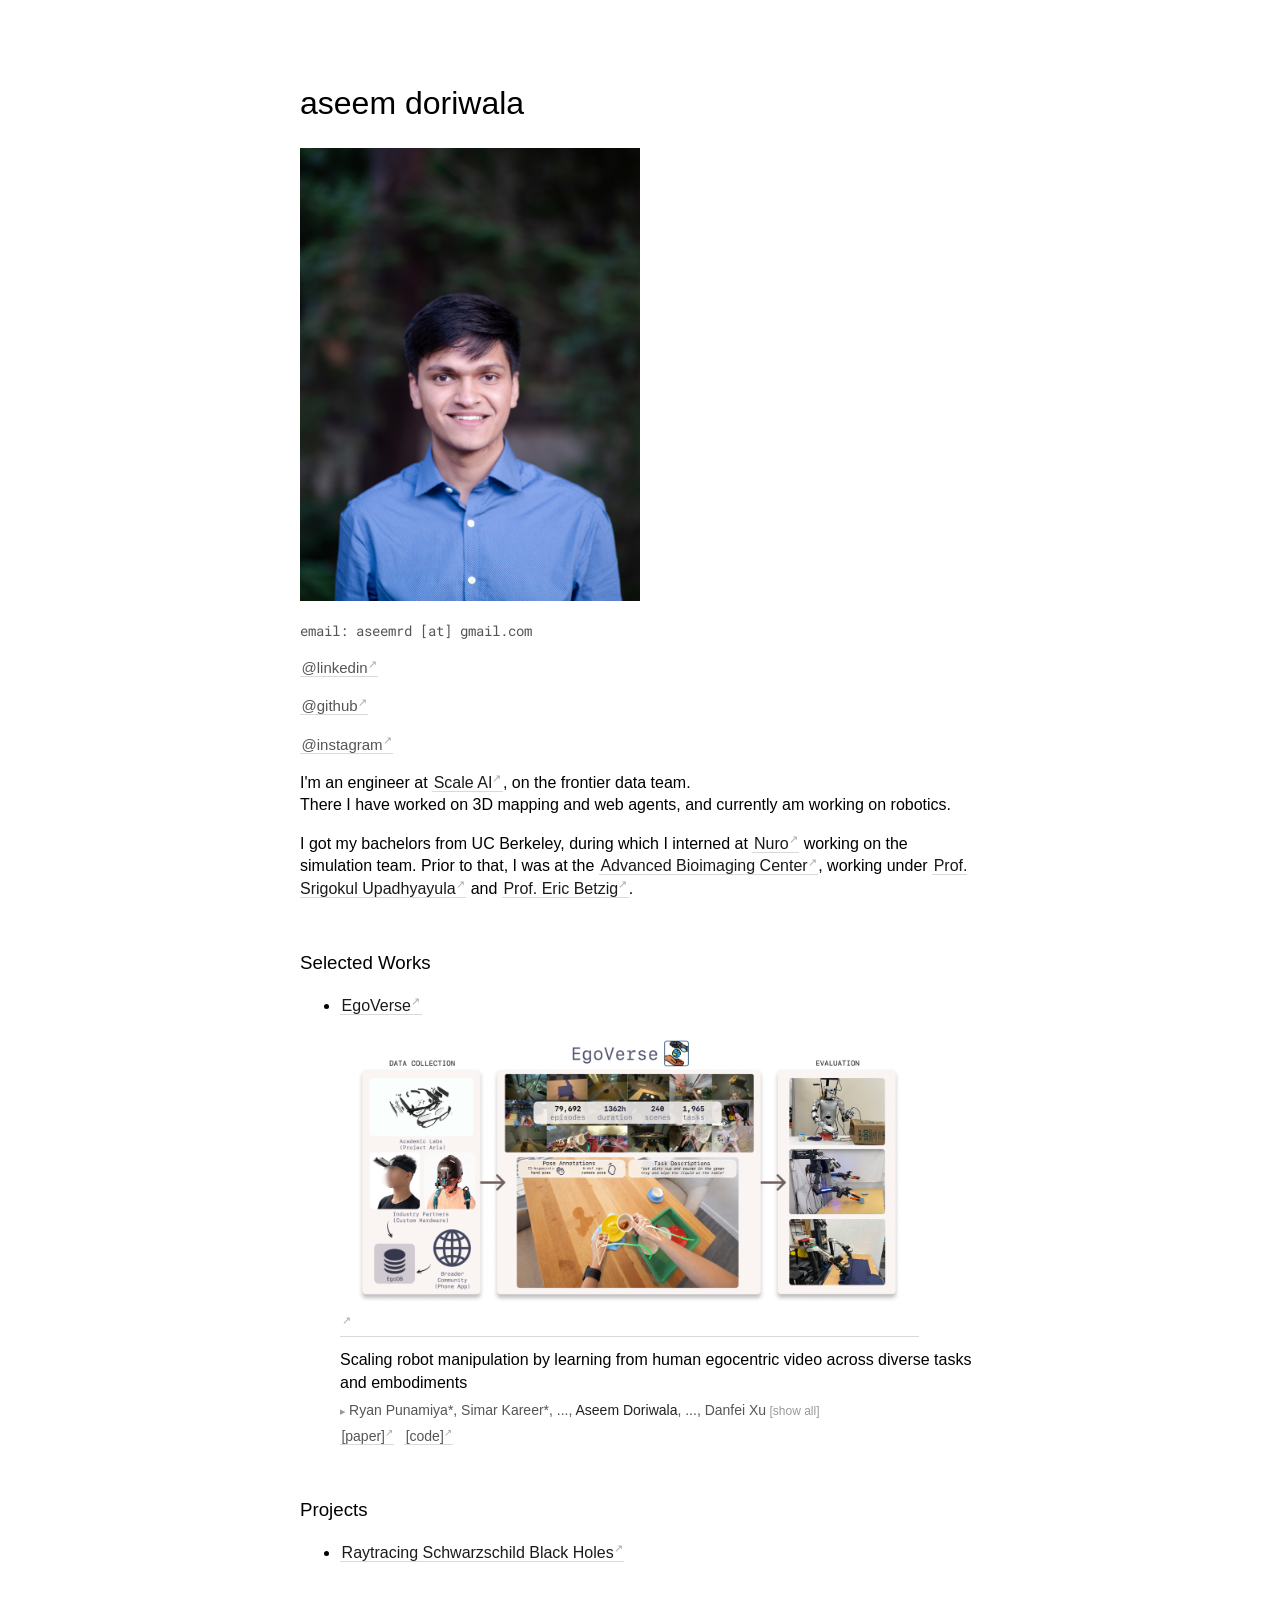
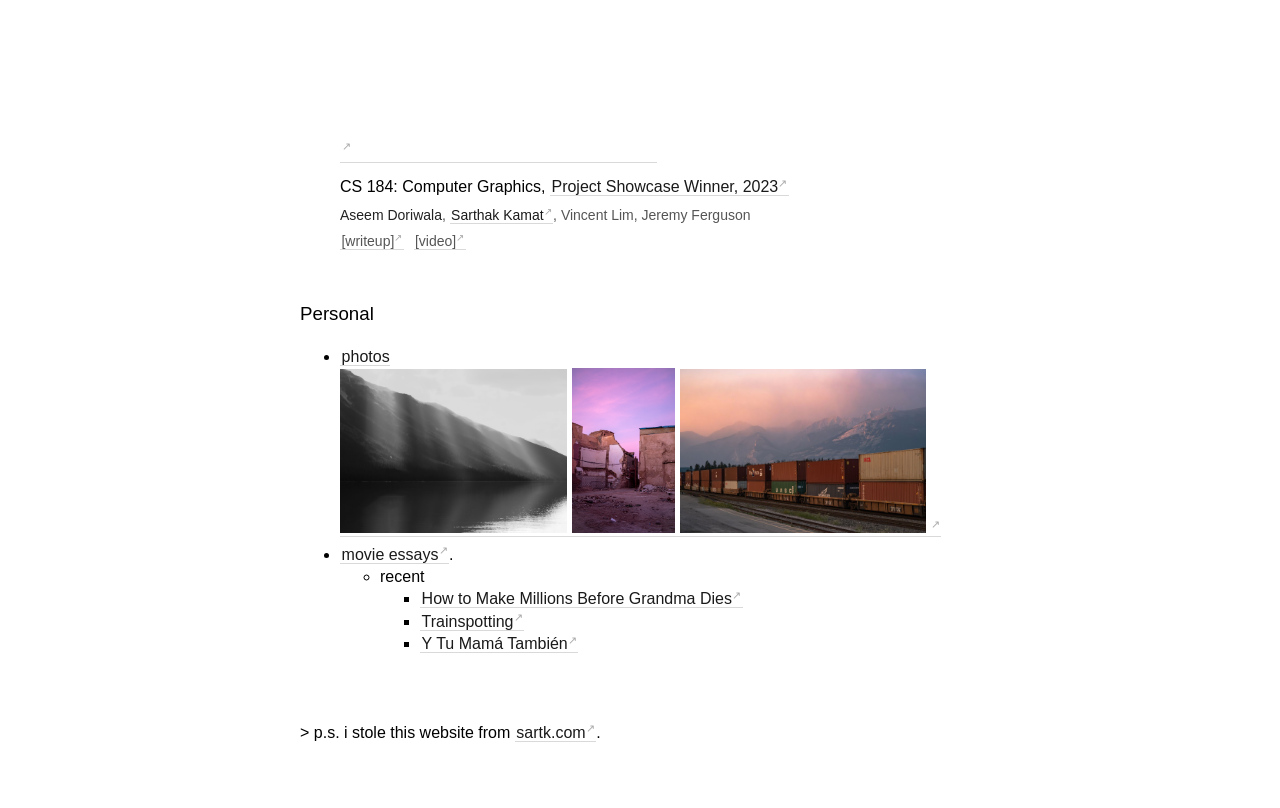
==== index.html @ a3785377 "egoVerse" ====
<!DOCTYPE html>
<html lang="en">

<head>
    <meta charset="UTF-8">
    <meta name="viewport" content="width=device-width, initial-scale=1.0">
    <link href="https://fonts.googleapis.com/css2?family=Roboto+Mono:wght@400;700&display=swap" rel="stylesheet">
    <link rel="stylesheet" href="style.css">
    <title>aseemrd</title>
</head>

<body>
    <div id="maincontent">
        <h1>aseem doriwala</h1>
        <div>
            <img width="50%" src="assets/bust2.jpeg" alt="Profile Picture">
        </div>
        <p class="email">email: aseemrd [at] gmail.com</p>
        <p class="profile-link"><a href="https://www.linkedin.com/in/aseemrd/" target="_blank" rel="noopener noreferrer"
                style="font-size: 15px; color: #555;">@linkedin</a></p>
        <p class="profile-link"><a href="https://github.com/aseemrd" target="_blank" rel="noopener noreferrer"
                style="font-size: 15px; color: #555;">@github</a></p>
        <p class="profile-link"><a href="https://www.instagram.com/aseemrd/" target="_blank" rel="noopener noreferrer"
                style="font-size: 15px; color: #555;">@instagram</a></p>
        <p>I'm an engineer at <a target="_blank" href="https://www.scale.ai"> Scale AI</a>, on the frontier data
            team.<br>There I have worked on 3D mapping and web agents, and currently am working on robotics.</p>
        <p>I got my bachelors from UC Berkeley, during which I interned at <a target="_blank"
                href="https://www.nuro.ai/">Nuro</a> working on the simulation team. Prior to that, I was at the <a
                target="_blank" href="https://www.abc.berkeley.edu/">Advanced Bioimaging Center</a>, working under <a
                target="_blank" href="https://mcb.berkeley.edu/faculty/cdb/upadhyayulas">Prof. Srigokul Upadhyayula</a>
            and <a target="_blank" href="https://physics.berkeley.edu/people/faculty/eric-betzig">Prof. Eric Betzig</a>.
        </p>

        <h3>Selected Works</h3>
        <ul>
            <li>
                <p>
                <div class="title"><a target="_blank" href="https://egoverse.ai/">EgoVerse</a></div>
                <div class="allegroupper">
                    <a href="https://egoverse.ai/" target="_blank" rel="noopener noreferrer"
                        style="display:inline-block;max-width:90%;">
                        <img src="assets/egoVerse.png" alt="EgoVerse" style="width:100%;height:auto;">
                    </a>
                </div>
                <div class="subtitle">Scaling robot manipulation by learning from human egocentric video across diverse tasks and embodiments</div>
                <div class="authors">
                    <details>
                        <summary>Ryan Punamiya*, Simar Kareer*, ..., <span class="self-author">Aseem Doriwala</span>, ..., Danfei Xu</summary>
                        <span>Ryan Punamiya*, Simar Kareer*, Zeyi Liu, Josh Citron, Ri-Zhao Qiu, Xiongyi Cai, Alexey Gavryushin, Jiaqi Chen, Davide Liconti, Lawrence Y. Zhu, Patcharapong Aphiwetsa, Baoyu Li, Aniketh Cheluva, Pranav Kuppili, Yangcen Liu, Dhruv Patel, Aidan Gao, Hye-Young Chung, Ryan Co, Renee Zbizika, Jeff Liu, Xiaomeng Xu, Haoyu Xiong, Geng Chen, Sebastiano Oliani, Chenyu Yang, Xi Wang, James Fort, Richard Newcombe, Josh Gao, Jason Chong, Garrett Matsuda, <span class="self-author">Aseem Doriwala</span>, Marc Pollefeys, Robert Katzschmann, Xiaolong Wang, Shuran Song, Judy Hoffman, Danfei Xu</span>
                    </details>
                </div>
                <div class="paper-link"><a target="_blank" href="https://egoverse.ai/assets/pdf/EgoVerse.pdf">[paper]</a> <a target="_blank" href="https://github.com/GaTech-RL2/EgoVerse">[code]</a></div>
                </p>
            </li>
        </ul>

        <h3>Projects</h3>
        <ul>
            <li>
                <p>
                <div class="title"><a target="_blank"
                        href="https://sites.google.com/berkeley.edu/cs184-final-project-final-repo/home">Raytracing
                        Schwarzschild Black Holes</a></div>
                <div class="allegroupper">
                    <a href="https://youtu.be/vM0yKoRpfo8" target="_blank" rel="noopener noreferrer"
                        style="display:inline-block;max-width:90%;">
                        <video autoplay muted playsinline loop preload="metadata" style="width:100%;height:auto;">
                            <source src="assets/gargantua.mp4" type="video/mp4">
                        </video>
                    </a>
                </div>
                <div class="subtitle">CS 184: Computer Graphics, <a target="_blank"
                        href="https://cs184.eecs.berkeley.edu/sp23/docs/final_showcase">Project Showcase Winner,
                        2023</a></div>
                <div class="authors"><span class="self-author">Aseem Doriwala</span>, <a target="_blank" href="https://www.sartk.com/">Sarthak Kamat</a>, Vincent Lim,
                    Jeremy Ferguson</div>
                <div class="paper-link"><a target="_blank" href="https://sites.google.com/berkeley.edu/cs184-final-project-final-repo/home">[writeup]</a> <a target="_blank" href="https://youtu.be/vM0yKoRpfo8">[video]</a></div>
                </p>
            </li>
        </ul>

        <h3>Personal</h3>
        <ul class="misc-list">
            <li>
                <p>
                    <a href="https://aseem.gallery" target="_blank" rel="noopener noreferrer" style="max-width:100%;">
                        photos
                        <br>
                        <img width="35.5%" src="assets/photos/alberta1.jpg" alt="alberta">
                        <img width="16.2%" src="assets/photos/maroc1.jpg" alt="morocco">
                        <img width="38.5%" src="assets/photos/alberta2.jpg" alt="alberta">
                    </a>
                </p>
            </li>
            <li>
                <a href="movies.html">movie essays</a>.
                <ul class="recent-essay-list">
                    <li>recent
                        <ul>
                            <li><a href="movies/how-to-make-millions-before-grandma-dies.html">How to Make Millions
                                    Before Grandma Dies</a></li>
                            <li><a href="movies/trainspotting.html">Trainspotting</a></li>
                            <li><a href="movies/y-tu-mama-tambien.html">Y Tu Mamá También</a></li>
                        </ul>
                    </li>
                </ul>
            </li>
        </ul>
        <p style="margin-top: 66px;">&gt; p.s. i stole this website from <a href=https://www.sartk.com />sartk.com</a>.</p>
    </div>
</body>

</html>
---- style.css ----
body {
  font-family: -apple-system, BlinkMacSystemFont, Segoe UI, Helvetica, Arial,
    sans-serif, Apple Color Emoji, Segoe UI Emoji, Segoe UI Symbol;
  line-height: 1.4;
  font-size: 16px;
  padding: 0 10px;
  margin: 50px auto;
  max-width: 700px;
  background: #fff;
}
.email {
  font-family: Roboto Mono;
  font-size: 14px;
  margin-bottom: 16px;
  color: #555;
}
a {
  transition: background 300ms;
  padding: 0 0.1em;
  text-decoration: none;
  border-bottom: 1px solid hsl(0, 0%, 85%);
  color: hsl(0, 0%, 10%);
}
a:hover {
  color: black !important;
  background: #fffaf1;
}
a:after {
  position: relative;
  top: -0.5em;
  font-size: 0.7em;
  content: "↗";
  color: #aaaaaa;
}
a.internal-link:after,
a.footnote:after,
a.reversefootnote:after {
  content: "";
}
div.title {
  font-weight: 500;
}
div.subtitle {
  margin-bottom: 6px;
}
.allegroupper {
  margin-top: 2%;
  margin-bottom: 2%;
  display: flex;
  flex-wrap: wrap;
}
.allegroupper > video {
  max-width: 90%;
  max-height: 90%;
  margin: 1%;
}
img {
  max-width: 100%;
  height: auto;
}
#maincontent {
  max-width: 100%;
  margin: 15px auto;
  padding: 10px;
}
@media (max-width: 768px) {
  body {
    margin: 20px auto;
    padding: 0 5px;
  }
  .allegroupper > video {
    max-width: 98%;
    max-height: 98%;
  }
}
@media (max-width: 480px) {
  .allegroupper > video {
    max-width: 100%;
    max-height: 100%;
  }
}
p {
  margin-bottom: 4px;
}
.profile-link {
  margin-bottom: 1px;
}
h1 {
  font-weight: 300;
}
h3 {
  font-weight: 400;
  margin-top: 50px;
}
.back-link {
  font-size: 15px;
  color: #555;
  margin-bottom: 20px;
  display: inline-block;
}
.photos-grid {
  display: grid;
  grid-template-columns: repeat(auto-fit, minmax(250px, 1fr));
  gap: 18px;
  margin-top: 30px;
}
.photos-grid img {
  width: 100%;
  height: auto;
  box-shadow: 0 2px 8px rgba(0, 0, 0, 0.07);
  border: 1px solid hsl(0, 0%, 85%);
}
.authors {
  font-size: 14px;
  color: #555;
  line-height: 1.5;
  margin-bottom: 6px;
}
.authors details summary {
  cursor: pointer;
  list-style: none;
}
.authors details summary::-webkit-details-marker {
  display: none;
}
.authors details summary::before {
  content: "▸ ";
  font-size: 11px;
  color: #999;
}
.authors details summary::after {
  content: " [show all]";
  font-size: 12px;
  color: #999;
}
.authors details[open] summary {
  display: none;
}
.authors details[open] > span::before {
  content: "▾ ";
  font-size: 11px;
  color: #999;
}
.paper-link {
  margin-top: 2px;
  font-size: 14px;
}
.paper-link a {
  margin-right: 6px;
  color: #555;
}
.self-author {
  color: #222;
}
@media (max-width: 600px) {
  .photos-grid {
    grid-template-columns: 1fr;
  }
}
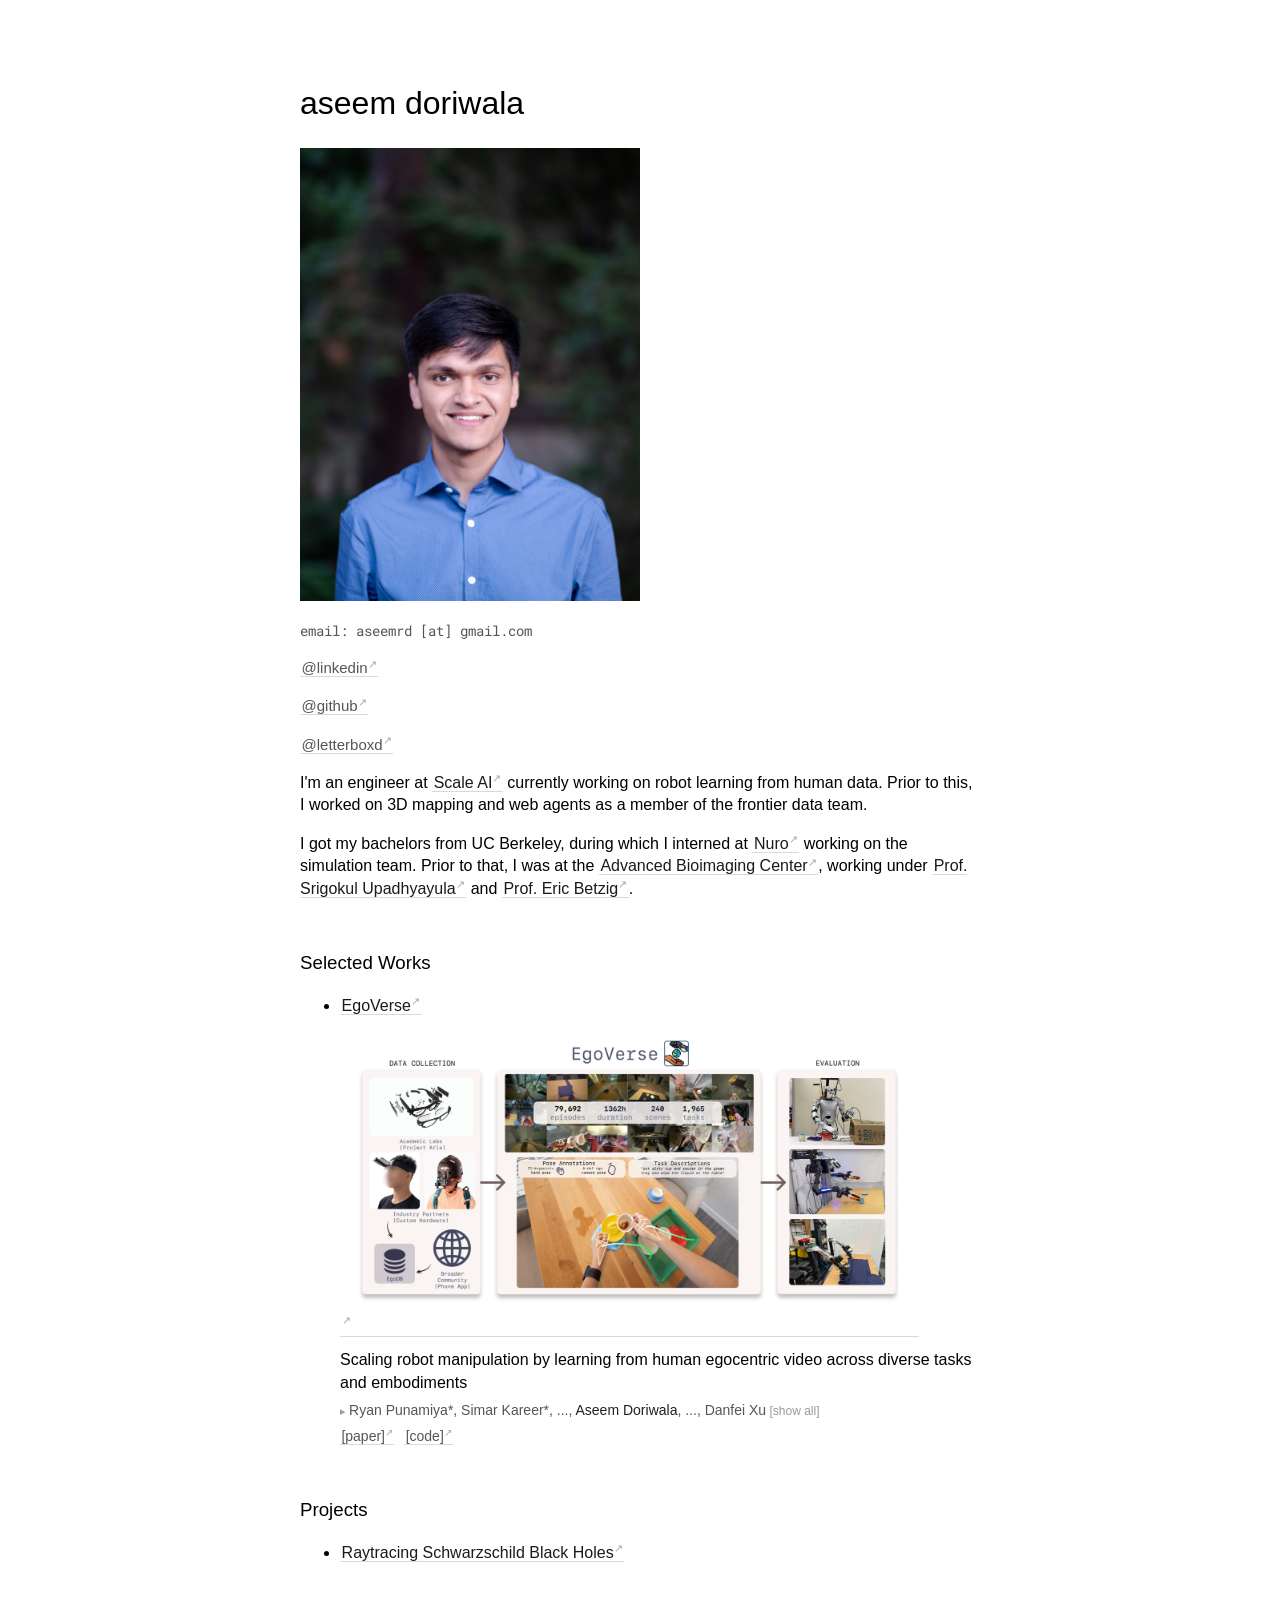
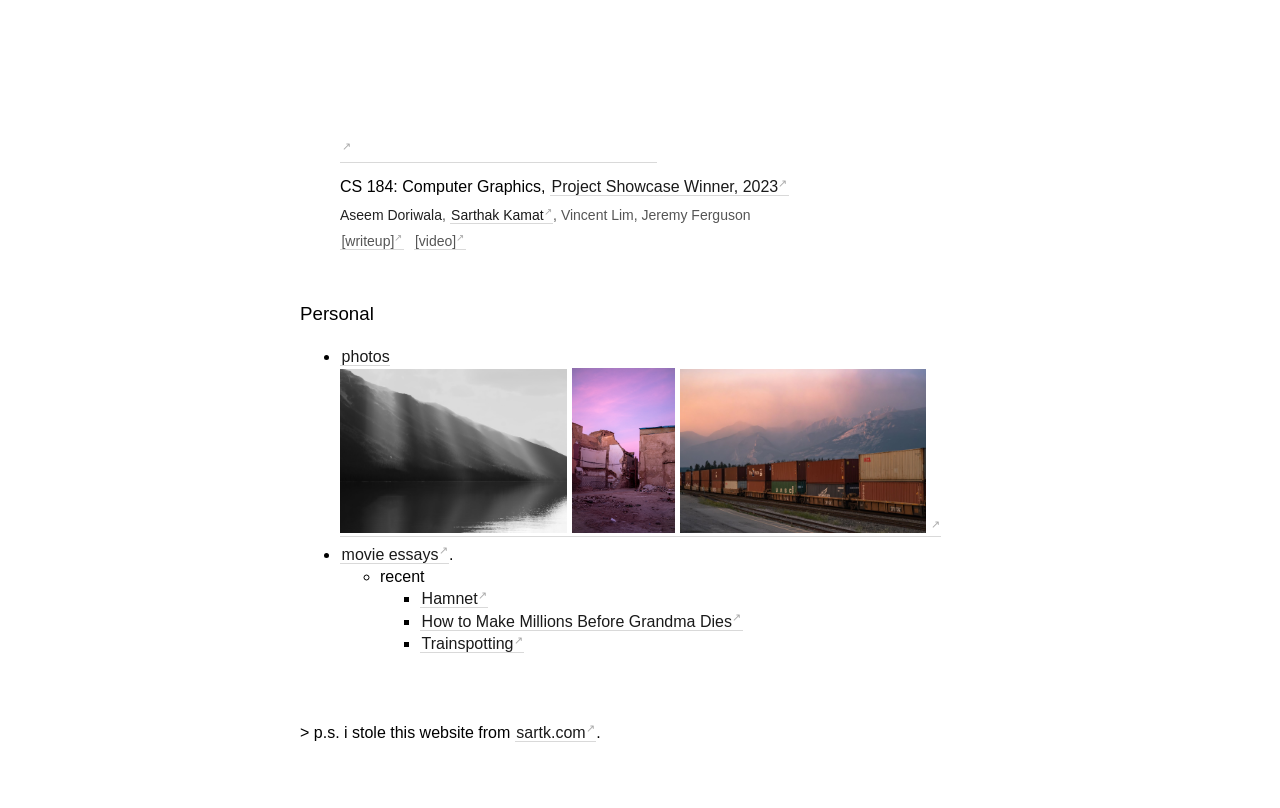
==== commit 53f3b260: "Merge branch 'main' of https://github.com/Aseemrd/aseemrd.github.io" ====
--- a/index.html
+++ b/index.html
@@ -20,10 +20,11 @@
                 style="font-size: 15px; color: #555;">@linkedin</a></p>
         <p class="profile-link"><a href="https://github.com/aseemrd" target="_blank" rel="noopener noreferrer"
                 style="font-size: 15px; color: #555;">@github</a></p>
-        <p class="profile-link"><a href="https://www.instagram.com/aseemrd/" target="_blank" rel="noopener noreferrer"
-                style="font-size: 15px; color: #555;">@instagram</a></p>
-        <p>I'm an engineer at <a target="_blank" href="https://www.scale.ai"> Scale AI</a>, on the frontier data
-            team.<br>There I have worked on 3D mapping and web agents, and currently am working on robotics.</p>
+        <p class="profile-link"><a href="https://letterboxd.com/aseemrd/" target="_blank" rel="noopener noreferrer"
+                style="font-size: 15px; color: #555;">@letterboxd</a></p>
+        <p>I'm an engineer at <a target="_blank" href="https://www.scale.ai">Scale AI</a> currently
+            working on robot learning from human data. Prior to this, I worked on 3D mapping and web agents as a
+            member of the frontier data team.</p>
         <p>I got my bachelors from UC Berkeley, during which I interned at <a target="_blank"
                 href="https://www.nuro.ai/">Nuro</a> working on the simulation team. Prior to that, I was at the <a
                 target="_blank" href="https://www.abc.berkeley.edu/">Advanced Bioimaging Center</a>, working under <a
@@ -97,10 +98,10 @@
                 <ul class="recent-essay-list">
                     <li>recent
                         <ul>
+                            <li><a href="movies/hamnet.html">Hamnet</a></li>
                             <li><a href="movies/how-to-make-millions-before-grandma-dies.html">How to Make Millions
                                     Before Grandma Dies</a></li>
                             <li><a href="movies/trainspotting.html">Trainspotting</a></li>
-                            <li><a href="movies/y-tu-mama-tambien.html">Y Tu Mamá También</a></li>
                         </ul>
                     </li>
                 </ul>
--- a/style.css
+++ b/style.css
@@ -98,6 +98,20 @@
   margin-bottom: 20px;
   display: inline-block;
 }
+.essay-date {
+  font-size: 14px;
+  color: #555;
+  margin-top: -8px;
+  margin-bottom: 16px;
+}
+ul li .essay-date {
+  margin-top: 0;
+  margin-bottom: 0;
+  margin-left: 0.35em;
+}
+ul li .essay-date::before {
+  content: "· ";
+}
 .photos-grid {
   display: grid;
   grid-template-columns: repeat(auto-fit, minmax(250px, 1fr));
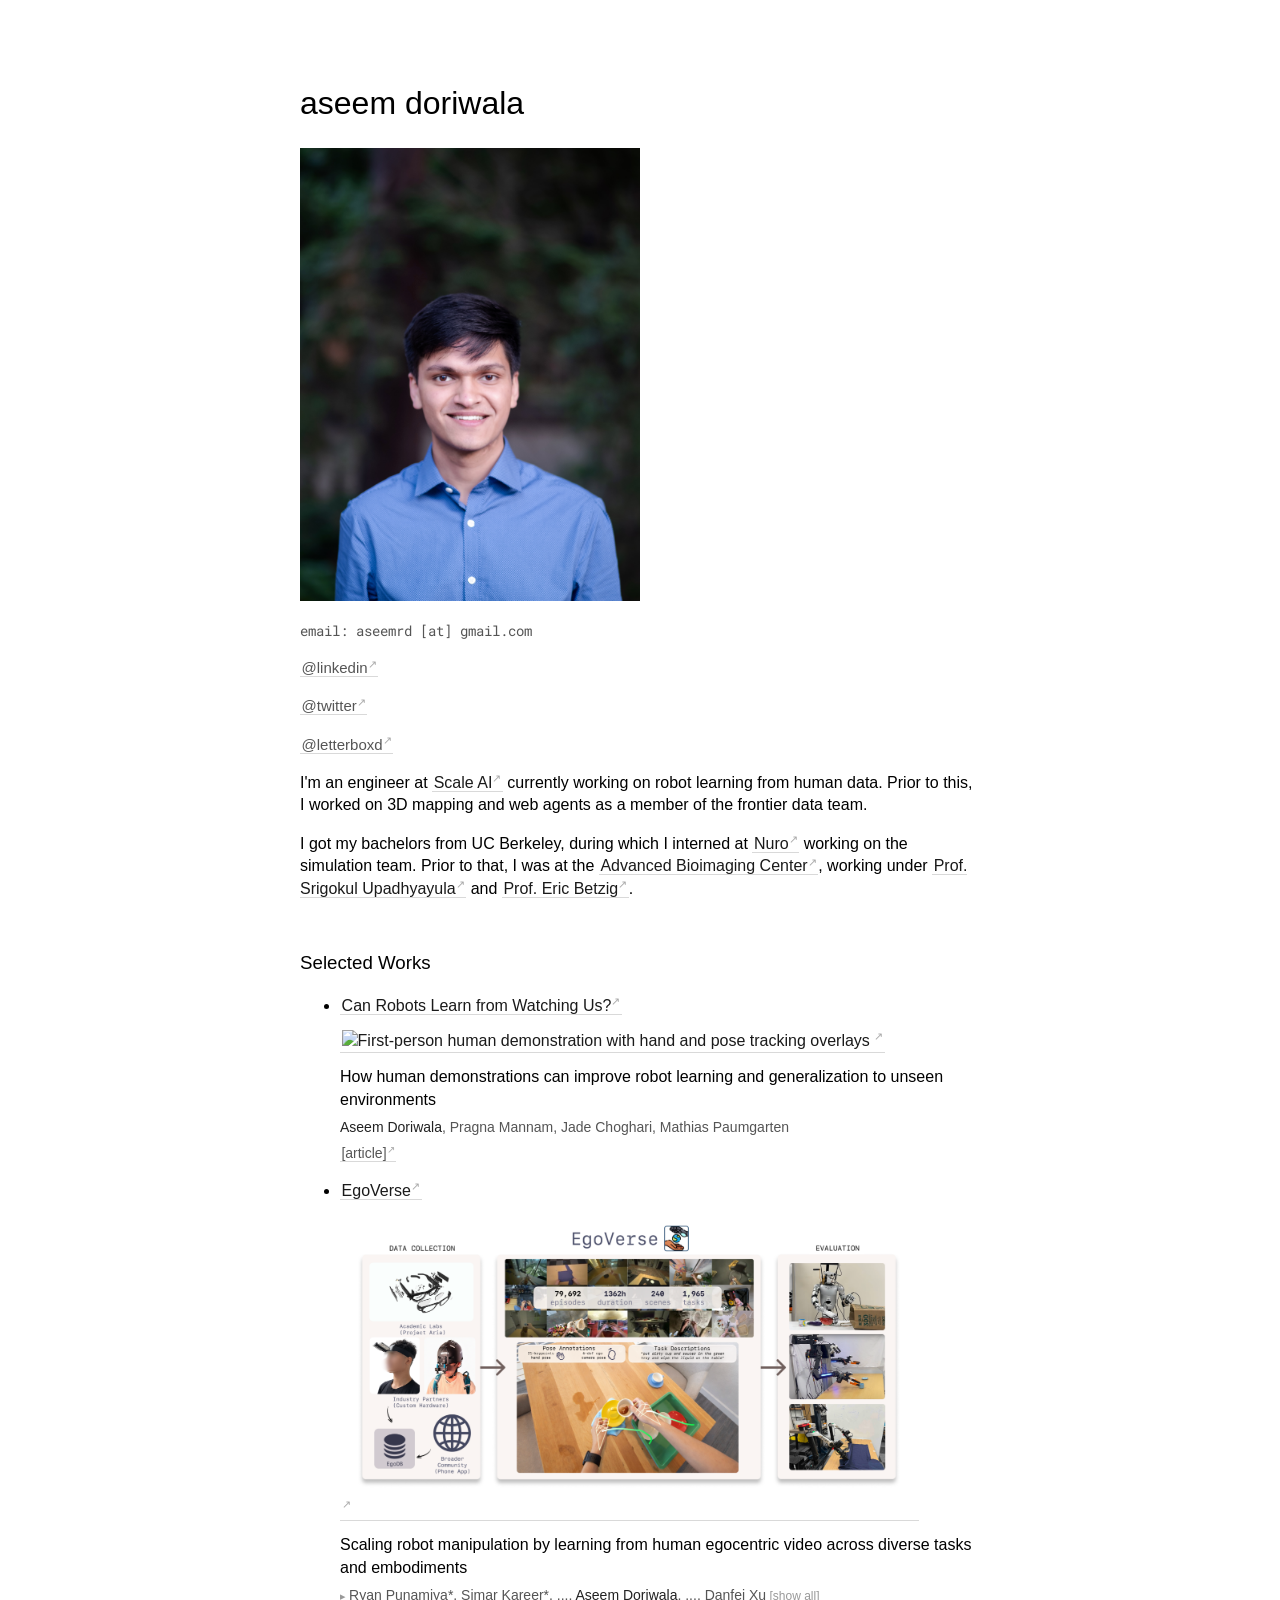
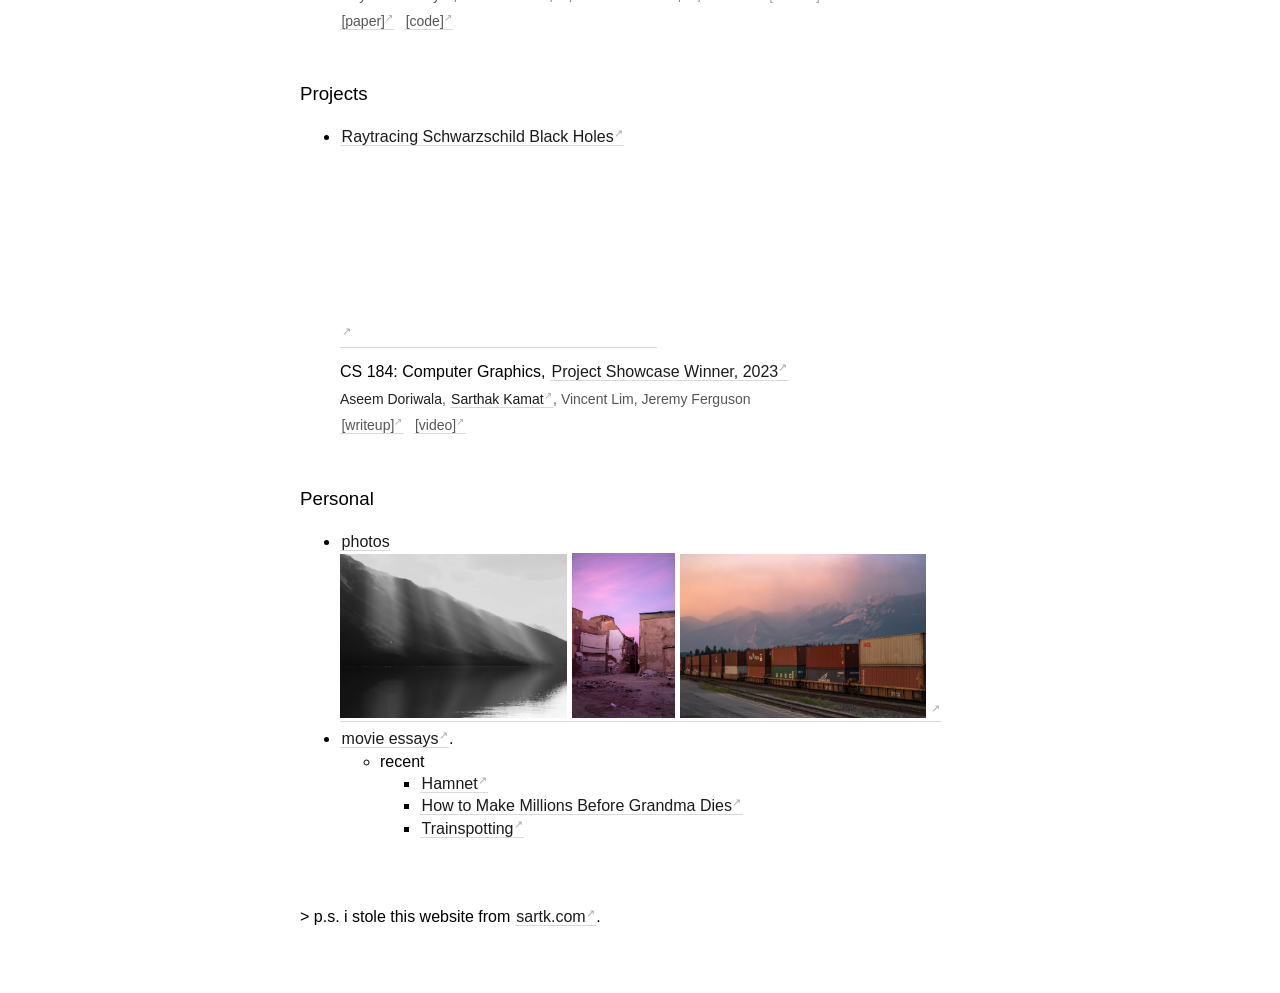
==== commit 61837f36: "Add Scale Labs article to selected works" ====
--- a/index.html
+++ b/index.html
@@ -18,8 +18,8 @@
         <p class="email">email: aseemrd [at] gmail.com</p>
         <p class="profile-link"><a href="https://www.linkedin.com/in/aseemrd/" target="_blank" rel="noopener noreferrer"
                 style="font-size: 15px; color: #555;">@linkedin</a></p>
-        <p class="profile-link"><a href="https://github.com/aseemrd" target="_blank" rel="noopener noreferrer"
-                style="font-size: 15px; color: #555;">@github</a></p>
+        <p class="profile-link"><a href="https://x.com/aseemrd" target="_blank" rel="noopener noreferrer"
+                style="font-size: 15px; color: #555;">@twitter</a></p>
         <p class="profile-link"><a href="https://letterboxd.com/aseemrd/" target="_blank" rel="noopener noreferrer"
                 style="font-size: 15px; color: #555;">@letterboxd</a></p>
         <p>I'm an engineer at <a target="_blank" href="https://www.scale.ai">Scale AI</a> currently
@@ -34,6 +34,27 @@
 
         <h3>Selected Works</h3>
         <ul>
+            <li>
+                <p>
+                <div class="title"><a target="_blank" rel="noopener noreferrer"
+                        href="https://labs.scale.com/blog/can-robots-learn-from-watching-us">Can Robots Learn from
+                        Watching Us?</a></div>
+                <div class="allegroupper">
+                    <a href="https://labs.scale.com/blog/can-robots-learn-from-watching-us" target="_blank"
+                        rel="noopener noreferrer" style="display:inline-block;max-width:90%;">
+                        <img src="https://cdn.sanity.io/images/5uhyv5jy/production/fcbae402899c98ad74d8f3088499401f75a0bdd3-3840x2180.png?w=1200&amp;fit=crop&amp;auto=format"
+                            alt="First-person human demonstration with hand and pose tracking overlays"
+                            style="width:100%;height:auto;">
+                    </a>
+                </div>
+                <div class="subtitle">How human demonstrations can improve robot learning and generalization to
+                    unseen environments</div>
+                <div class="authors"><span class="self-author">Aseem Doriwala</span>, Pragna Mannam, Jade Choghari,
+                    Mathias Paumgarten</div>
+                <div class="paper-link"><a target="_blank" rel="noopener noreferrer"
+                        href="https://labs.scale.com/blog/can-robots-learn-from-watching-us">[article]</a></div>
+                </p>
+            </li>
             <li>
                 <p>
                 <div class="title"><a target="_blank" href="https://egoverse.ai/">EgoVerse</a></div>
@@ -111,4 +132,4 @@
     </div>
 </body>
 
-</html>+</html>
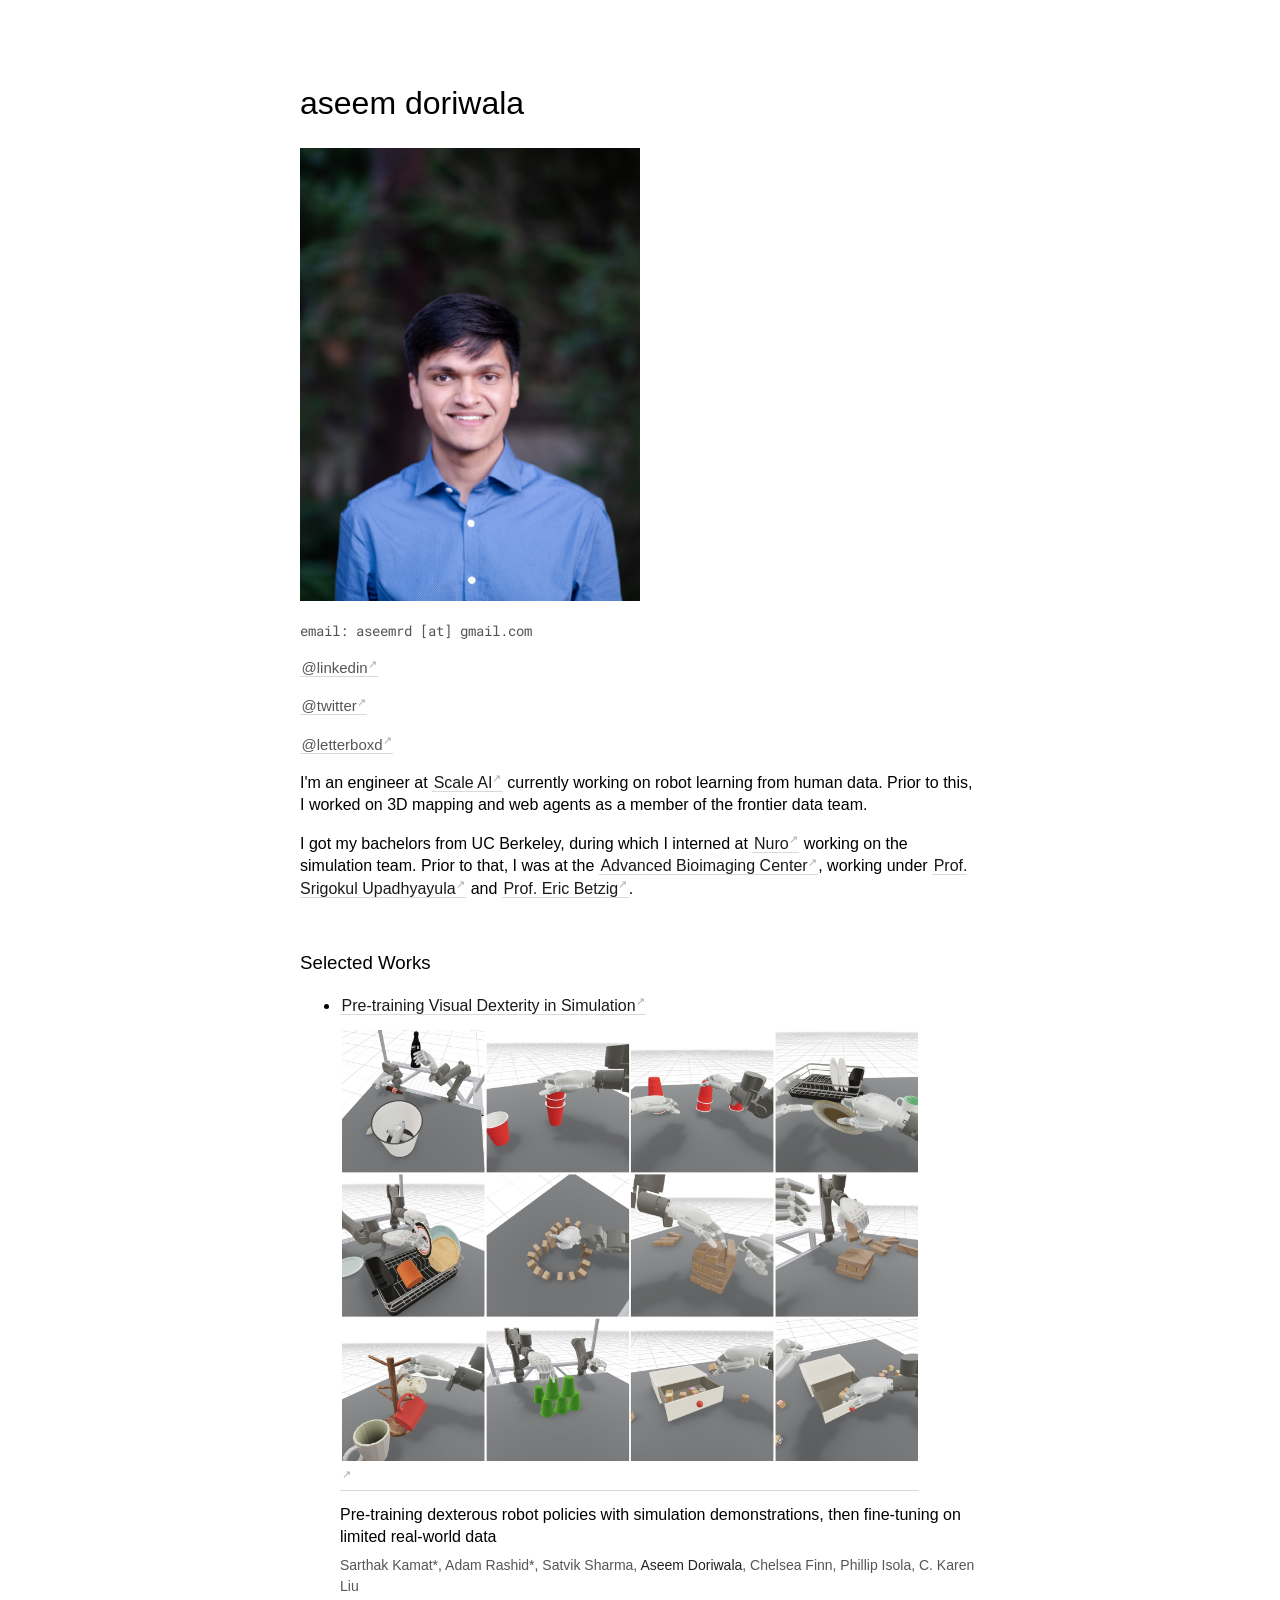
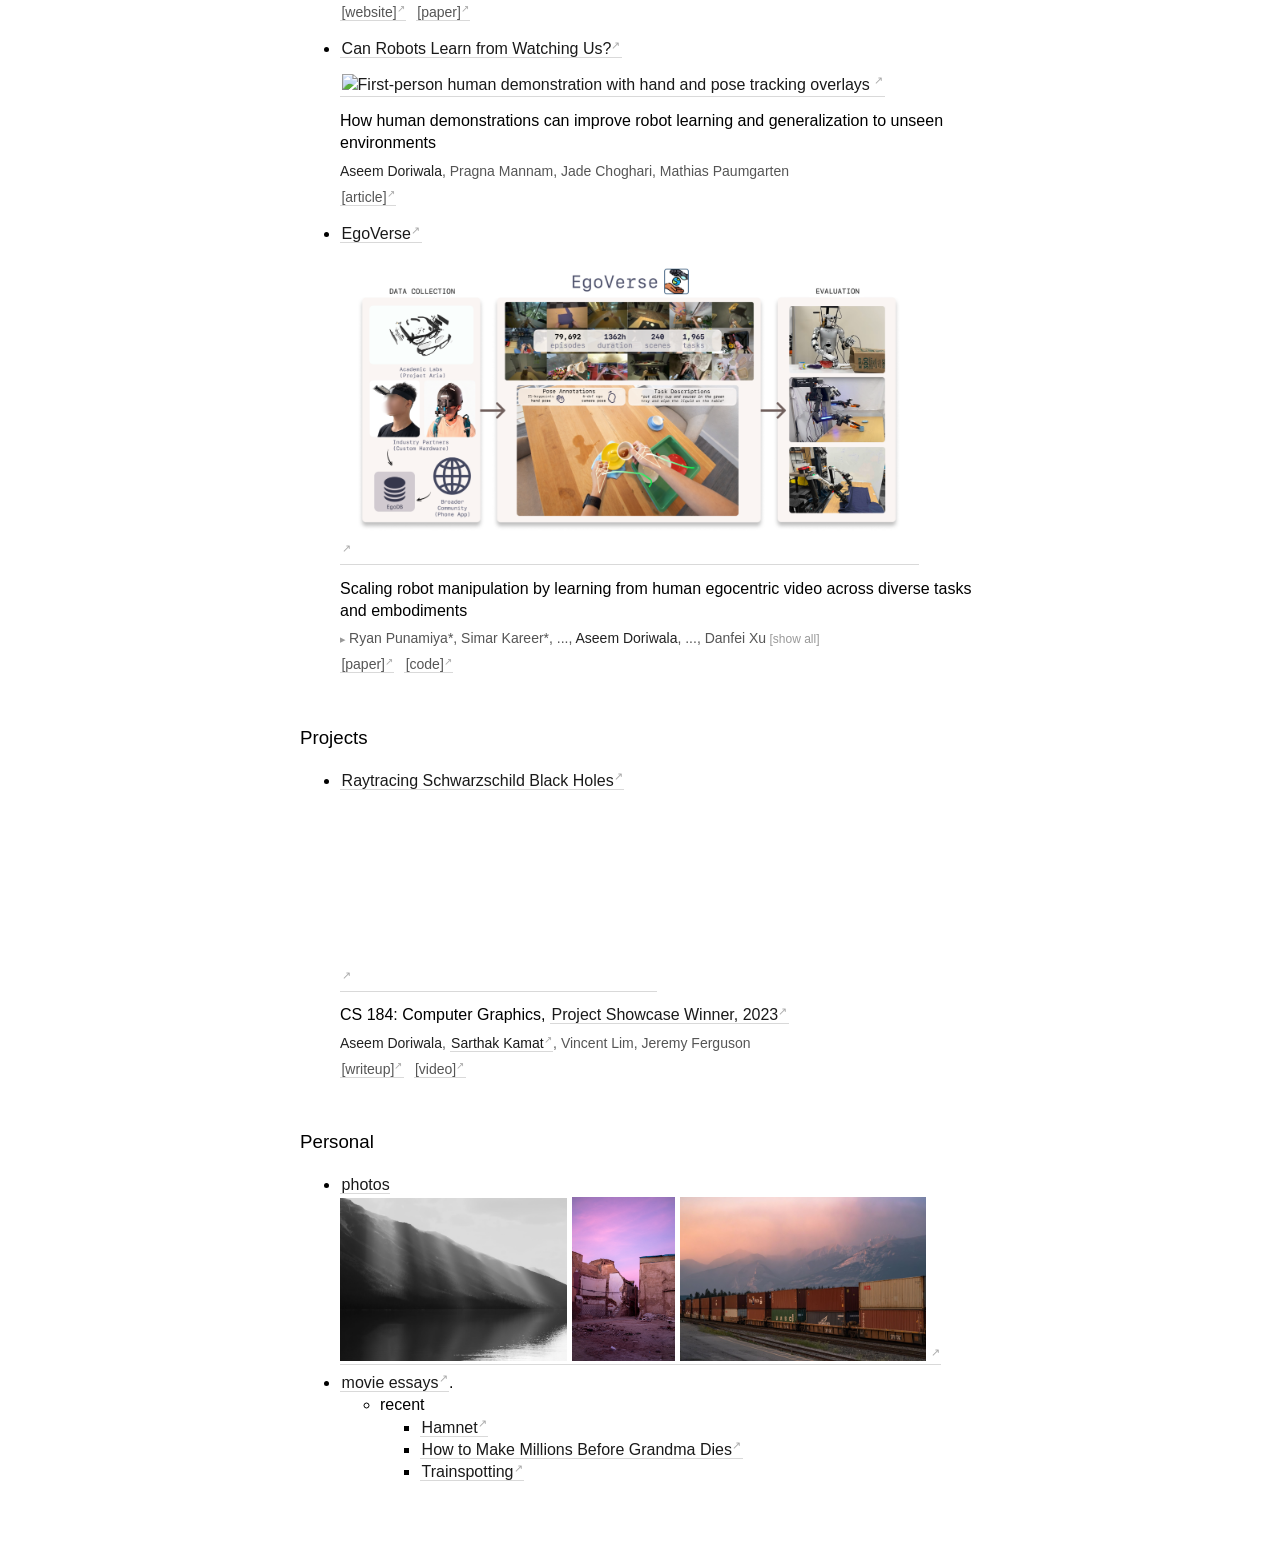
==== commit 3881e3fb: "Update selected works and remove Interstellar essay" ====
--- a/index.html
+++ b/index.html
@@ -34,6 +34,27 @@
 
         <h3>Selected Works</h3>
         <ul>
+            <li>
+                <p>
+                <div class="title"><a target="_blank" rel="noopener noreferrer"
+                        href="https://spd.bot/">Pre-training Visual Dexterity in Simulation</a></div>
+                <div class="allegroupper">
+                    <a href="https://spd.bot/" target="_blank" rel="noopener noreferrer"
+                        style="display:inline-block;max-width:90%;">
+                        <img src="assets/spd-simulation-grid.png"
+                            alt="Simulated bimanual dexterous robots performing diverse manipulation tasks"
+                            style="width:100%;height:auto;">
+                    </a>
+                </div>
+                <div class="subtitle">Pre-training dexterous robot policies with simulation demonstrations, then
+                    fine-tuning on limited real-world data</div>
+                <div class="authors">Sarthak Kamat*, Adam Rashid*, Satvik Sharma, <span
+                        class="self-author">Aseem Doriwala</span>, Chelsea Finn, Phillip Isola, C. Karen Liu</div>
+                <div class="paper-link"><a target="_blank" rel="noopener noreferrer"
+                        href="https://spd.bot/">[website]</a> <a target="_blank" rel="noopener noreferrer"
+                        href="https://spd.bot/assets/paper.pdf">[paper]</a></div>
+                </p>
+            </li>
             <li>
                 <p>
                 <div class="title"><a target="_blank" rel="noopener noreferrer"
@@ -128,7 +149,6 @@
                 </ul>
             </li>
         </ul>
-        <p style="margin-top: 66px;">&gt; p.s. i stole this website from <a href=https://www.sartk.com />sartk.com</a>.</p>
     </div>
 </body>
 
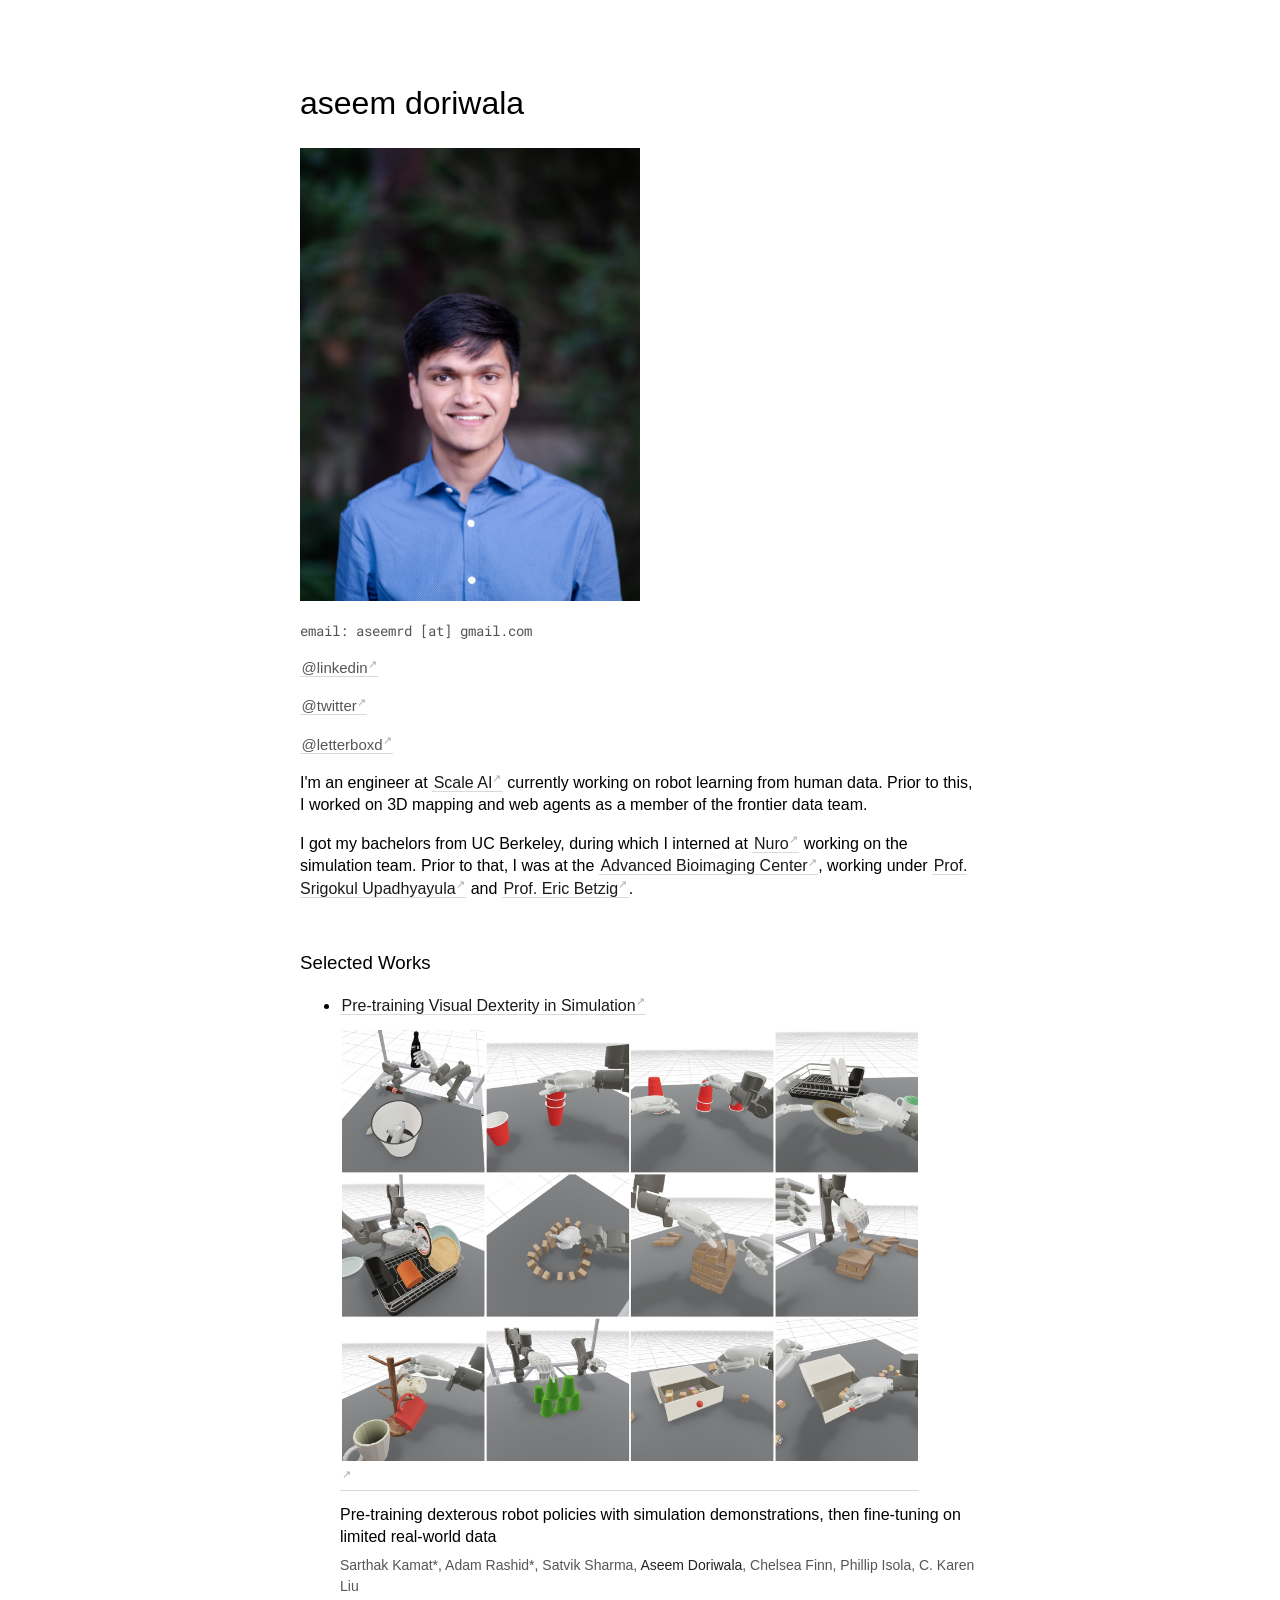
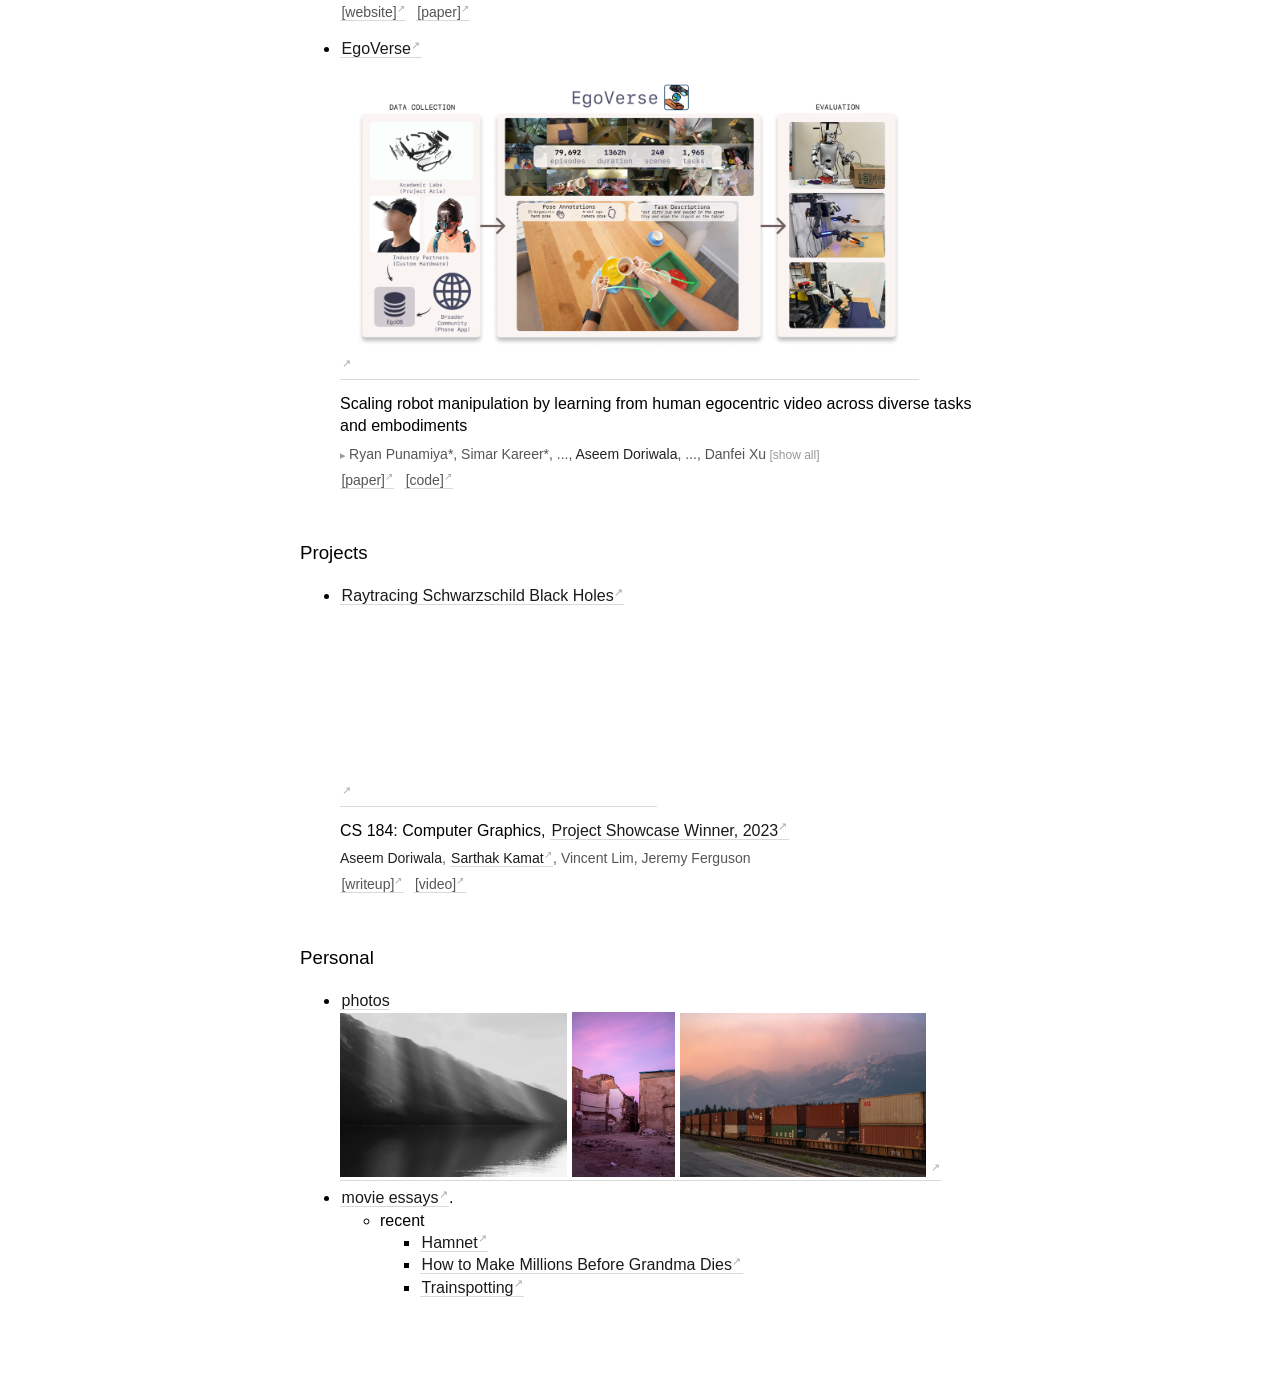
==== commit 4418f445: "Remove robot learning blog post from selected works" ====
--- a/index.html
+++ b/index.html
@@ -53,27 +53,6 @@
                 <div class="paper-link"><a target="_blank" rel="noopener noreferrer"
                         href="https://spd.bot/">[website]</a> <a target="_blank" rel="noopener noreferrer"
                         href="https://spd.bot/assets/paper.pdf">[paper]</a></div>
-                </p>
-            </li>
-            <li>
-                <p>
-                <div class="title"><a target="_blank" rel="noopener noreferrer"
-                        href="https://labs.scale.com/blog/can-robots-learn-from-watching-us">Can Robots Learn from
-                        Watching Us?</a></div>
-                <div class="allegroupper">
-                    <a href="https://labs.scale.com/blog/can-robots-learn-from-watching-us" target="_blank"
-                        rel="noopener noreferrer" style="display:inline-block;max-width:90%;">
-                        <img src="https://cdn.sanity.io/images/5uhyv5jy/production/fcbae402899c98ad74d8f3088499401f75a0bdd3-3840x2180.png?w=1200&amp;fit=crop&amp;auto=format"
-                            alt="First-person human demonstration with hand and pose tracking overlays"
-                            style="width:100%;height:auto;">
-                    </a>
-                </div>
-                <div class="subtitle">How human demonstrations can improve robot learning and generalization to
-                    unseen environments</div>
-                <div class="authors"><span class="self-author">Aseem Doriwala</span>, Pragna Mannam, Jade Choghari,
-                    Mathias Paumgarten</div>
-                <div class="paper-link"><a target="_blank" rel="noopener noreferrer"
-                        href="https://labs.scale.com/blog/can-robots-learn-from-watching-us">[article]</a></div>
                 </p>
             </li>
             <li>
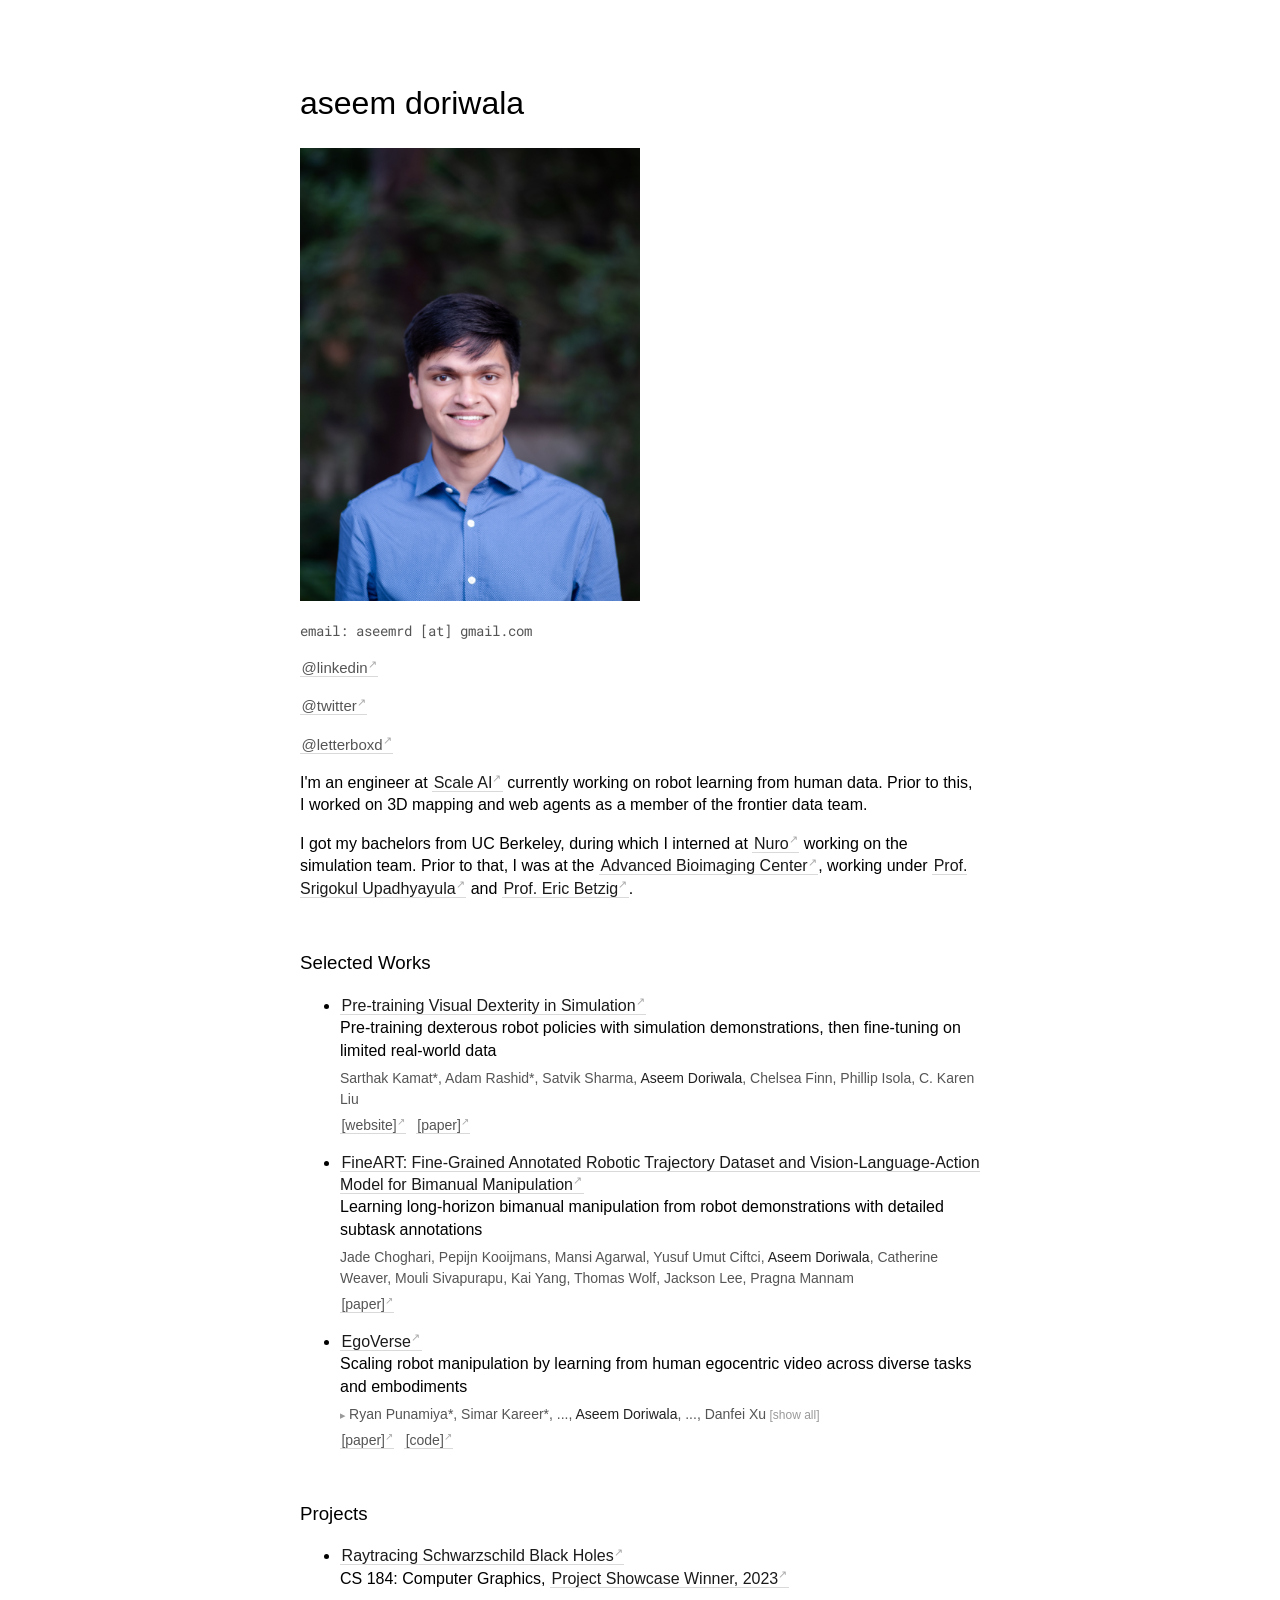
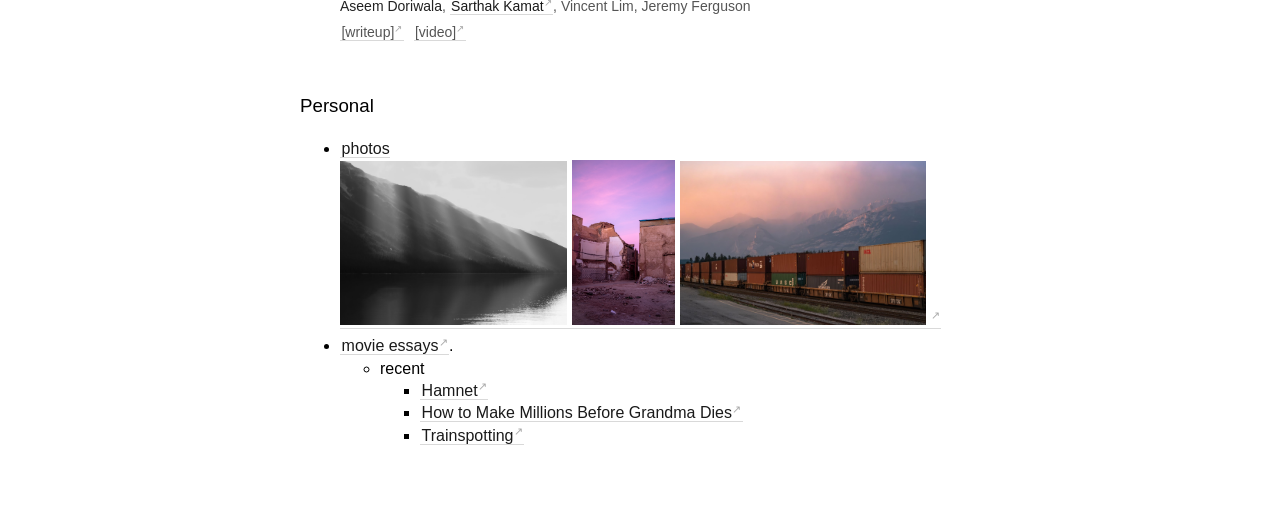
==== commit 09f1e7d6: "Add FineART and use text-only works and projects" ====
--- a/index.html
+++ b/index.html
@@ -38,14 +38,6 @@
                 <p>
                 <div class="title"><a target="_blank" rel="noopener noreferrer"
                         href="https://spd.bot/">Pre-training Visual Dexterity in Simulation</a></div>
-                <div class="allegroupper">
-                    <a href="https://spd.bot/" target="_blank" rel="noopener noreferrer"
-                        style="display:inline-block;max-width:90%;">
-                        <img src="assets/spd-simulation-grid.png"
-                            alt="Simulated bimanual dexterous robots performing diverse manipulation tasks"
-                            style="width:100%;height:auto;">
-                    </a>
-                </div>
                 <div class="subtitle">Pre-training dexterous robot policies with simulation demonstrations, then
                     fine-tuning on limited real-world data</div>
                 <div class="authors">Sarthak Kamat*, Adam Rashid*, Satvik Sharma, <span
@@ -55,15 +47,23 @@
                         href="https://spd.bot/assets/paper.pdf">[paper]</a></div>
                 </p>
             </li>
+            <li id="fineart">
+                <p>
+                <div class="title"><a target="_blank" rel="noopener noreferrer"
+                        href="https://arxiv.org/abs/2609.36416">FineART: Fine-Grained Annotated Robotic Trajectory
+                        Dataset and Vision-Language-Action Model for Bimanual Manipulation</a></div>
+                <div class="subtitle">Learning long-horizon bimanual manipulation from robot demonstrations with
+                    detailed subtask annotations</div>
+                <div class="authors">Jade Choghari, Pepijn Kooijmans, Mansi Agarwal, Yusuf Umut Ciftci, <span
+                        class="self-author">Aseem Doriwala</span>, Catherine Weaver, Mouli Sivapurapu, Kai Yang,
+                    Thomas Wolf, Jackson Lee, Pragna Mannam</div>
+                <div class="paper-link"><a target="_blank" rel="noopener noreferrer"
+                        href="https://arxiv.org/pdf/2609.36416">[paper]</a></div>
+                </p>
+            </li>
             <li>
                 <p>
                 <div class="title"><a target="_blank" href="https://egoverse.ai/">EgoVerse</a></div>
-                <div class="allegroupper">
-                    <a href="https://egoverse.ai/" target="_blank" rel="noopener noreferrer"
-                        style="display:inline-block;max-width:90%;">
-                        <img src="assets/egoVerse.png" alt="EgoVerse" style="width:100%;height:auto;">
-                    </a>
-                </div>
                 <div class="subtitle">Scaling robot manipulation by learning from human egocentric video across diverse tasks and embodiments</div>
                 <div class="authors">
                     <details>
@@ -83,14 +83,6 @@
                 <div class="title"><a target="_blank"
                         href="https://sites.google.com/berkeley.edu/cs184-final-project-final-repo/home">Raytracing
                         Schwarzschild Black Holes</a></div>
-                <div class="allegroupper">
-                    <a href="https://youtu.be/vM0yKoRpfo8" target="_blank" rel="noopener noreferrer"
-                        style="display:inline-block;max-width:90%;">
-                        <video autoplay muted playsinline loop preload="metadata" style="width:100%;height:auto;">
-                            <source src="assets/gargantua.mp4" type="video/mp4">
-                        </video>
-                    </a>
-                </div>
                 <div class="subtitle">CS 184: Computer Graphics, <a target="_blank"
                         href="https://cs184.eecs.berkeley.edu/sp23/docs/final_showcase">Project Showcase Winner,
                         2023</a></div>
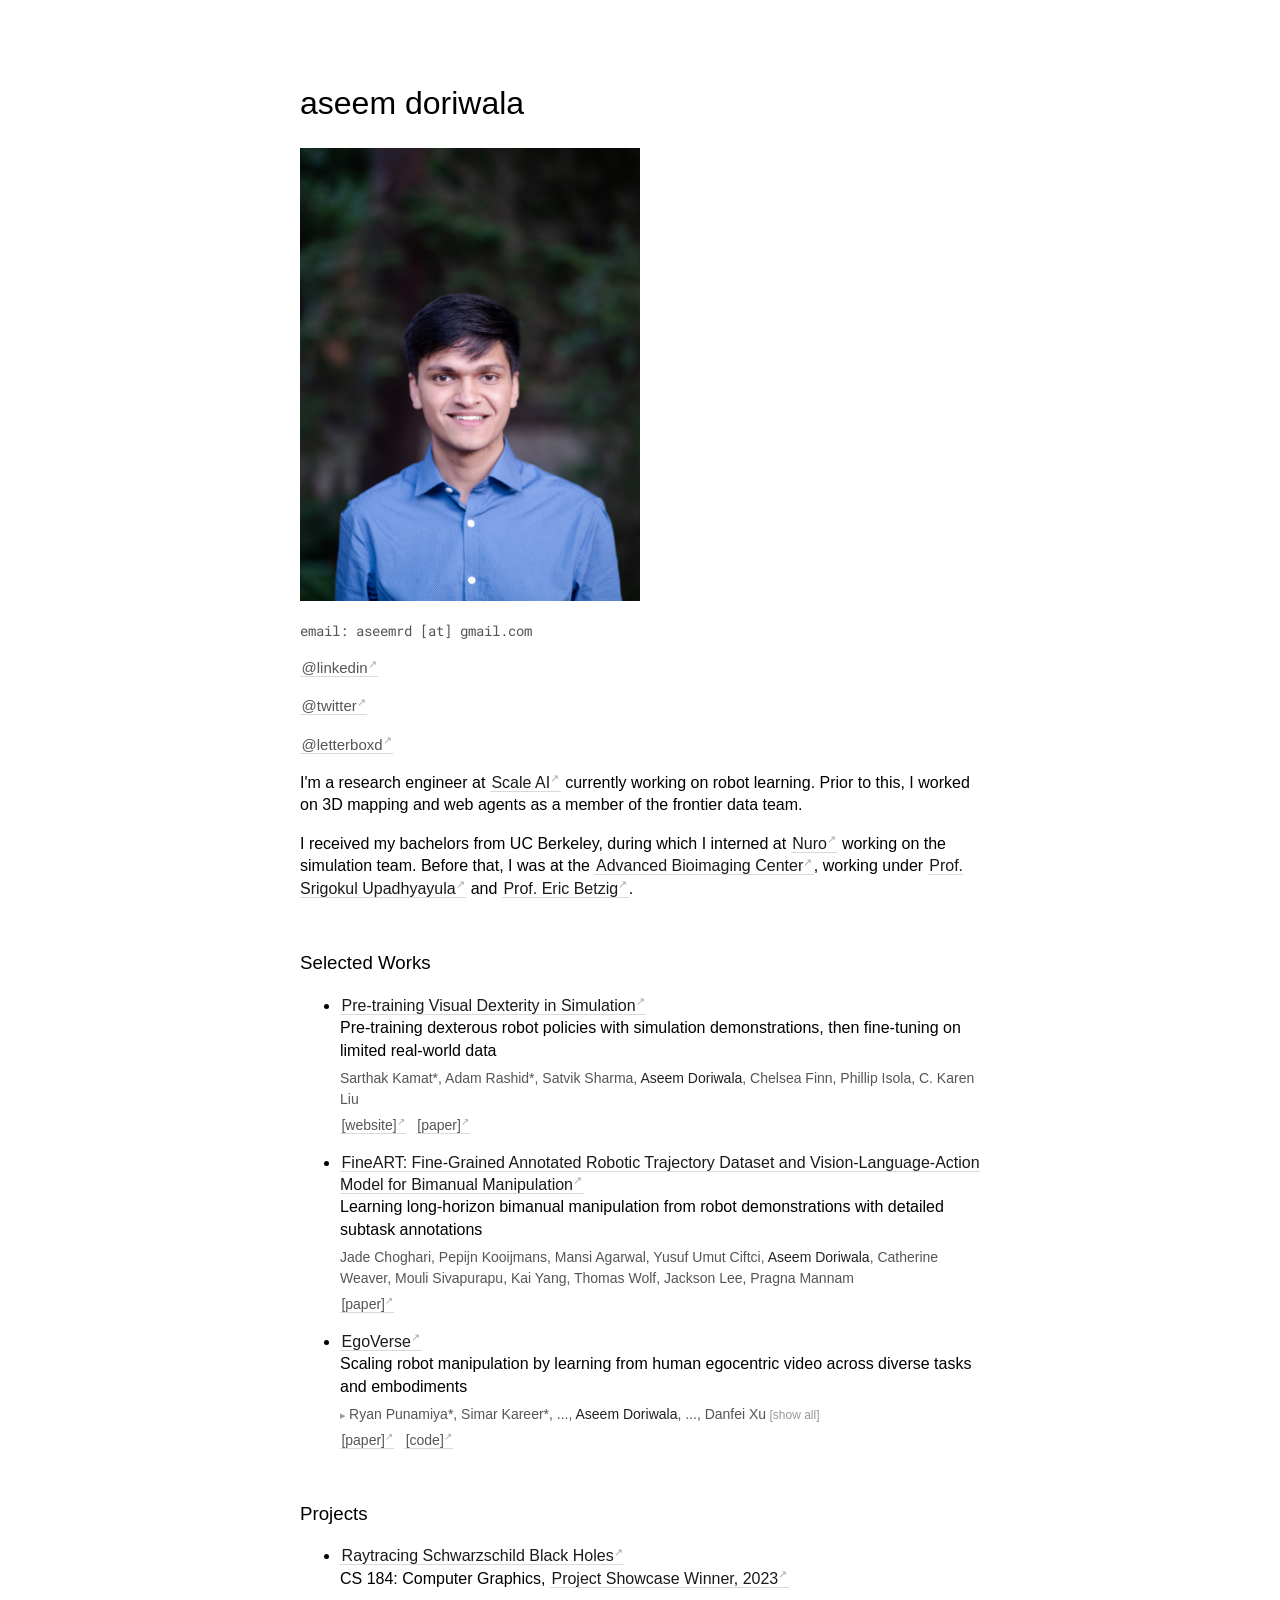
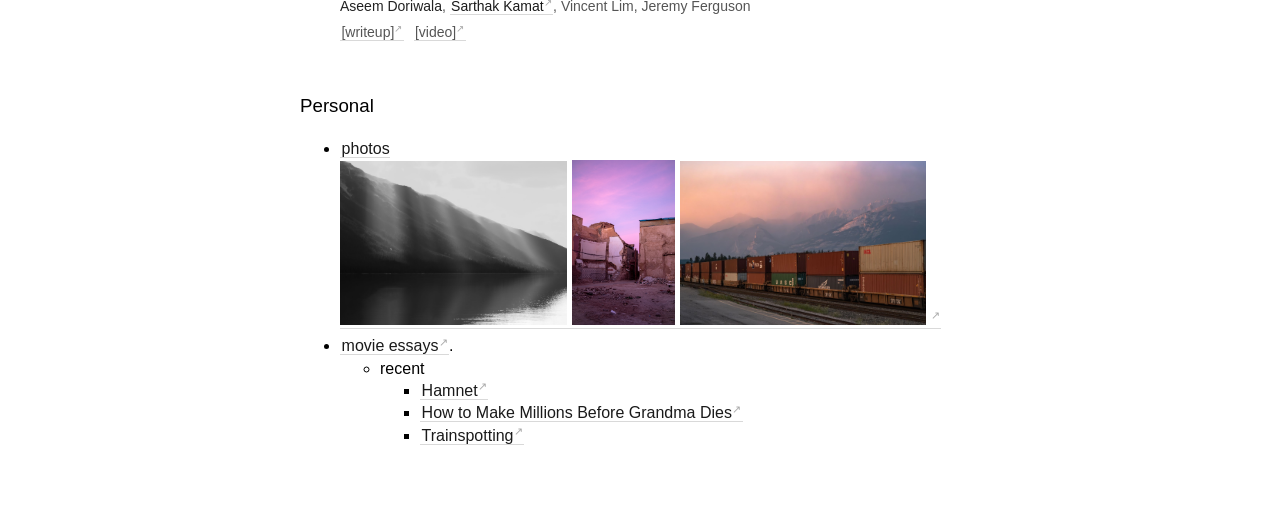
==== commit 65ffa6c5: "Update research engineer bio and education wording" ====
--- a/index.html
+++ b/index.html
@@ -22,11 +22,11 @@
                 style="font-size: 15px; color: #555;">@twitter</a></p>
         <p class="profile-link"><a href="https://letterboxd.com/aseemrd/" target="_blank" rel="noopener noreferrer"
                 style="font-size: 15px; color: #555;">@letterboxd</a></p>
-        <p>I'm an engineer at <a target="_blank" href="https://www.scale.ai">Scale AI</a> currently
-            working on robot learning from human data. Prior to this, I worked on 3D mapping and web agents as a
+        <p>I'm a research engineer at <a target="_blank" href="https://www.scale.ai">Scale AI</a> currently
+            working on robot learning. Prior to this, I worked on 3D mapping and web agents as a
             member of the frontier data team.</p>
-        <p>I got my bachelors from UC Berkeley, during which I interned at <a target="_blank"
-                href="https://www.nuro.ai/">Nuro</a> working on the simulation team. Prior to that, I was at the <a
+        <p>I received my bachelors from UC Berkeley, during which I interned at <a target="_blank"
+                href="https://www.nuro.ai/">Nuro</a> working on the simulation team. Before that, I was at the <a
                 target="_blank" href="https://www.abc.berkeley.edu/">Advanced Bioimaging Center</a>, working under <a
                 target="_blank" href="https://mcb.berkeley.edu/faculty/cdb/upadhyayulas">Prof. Srigokul Upadhyayula</a>
             and <a target="_blank" href="https://physics.berkeley.edu/people/faculty/eric-betzig">Prof. Eric Betzig</a>.
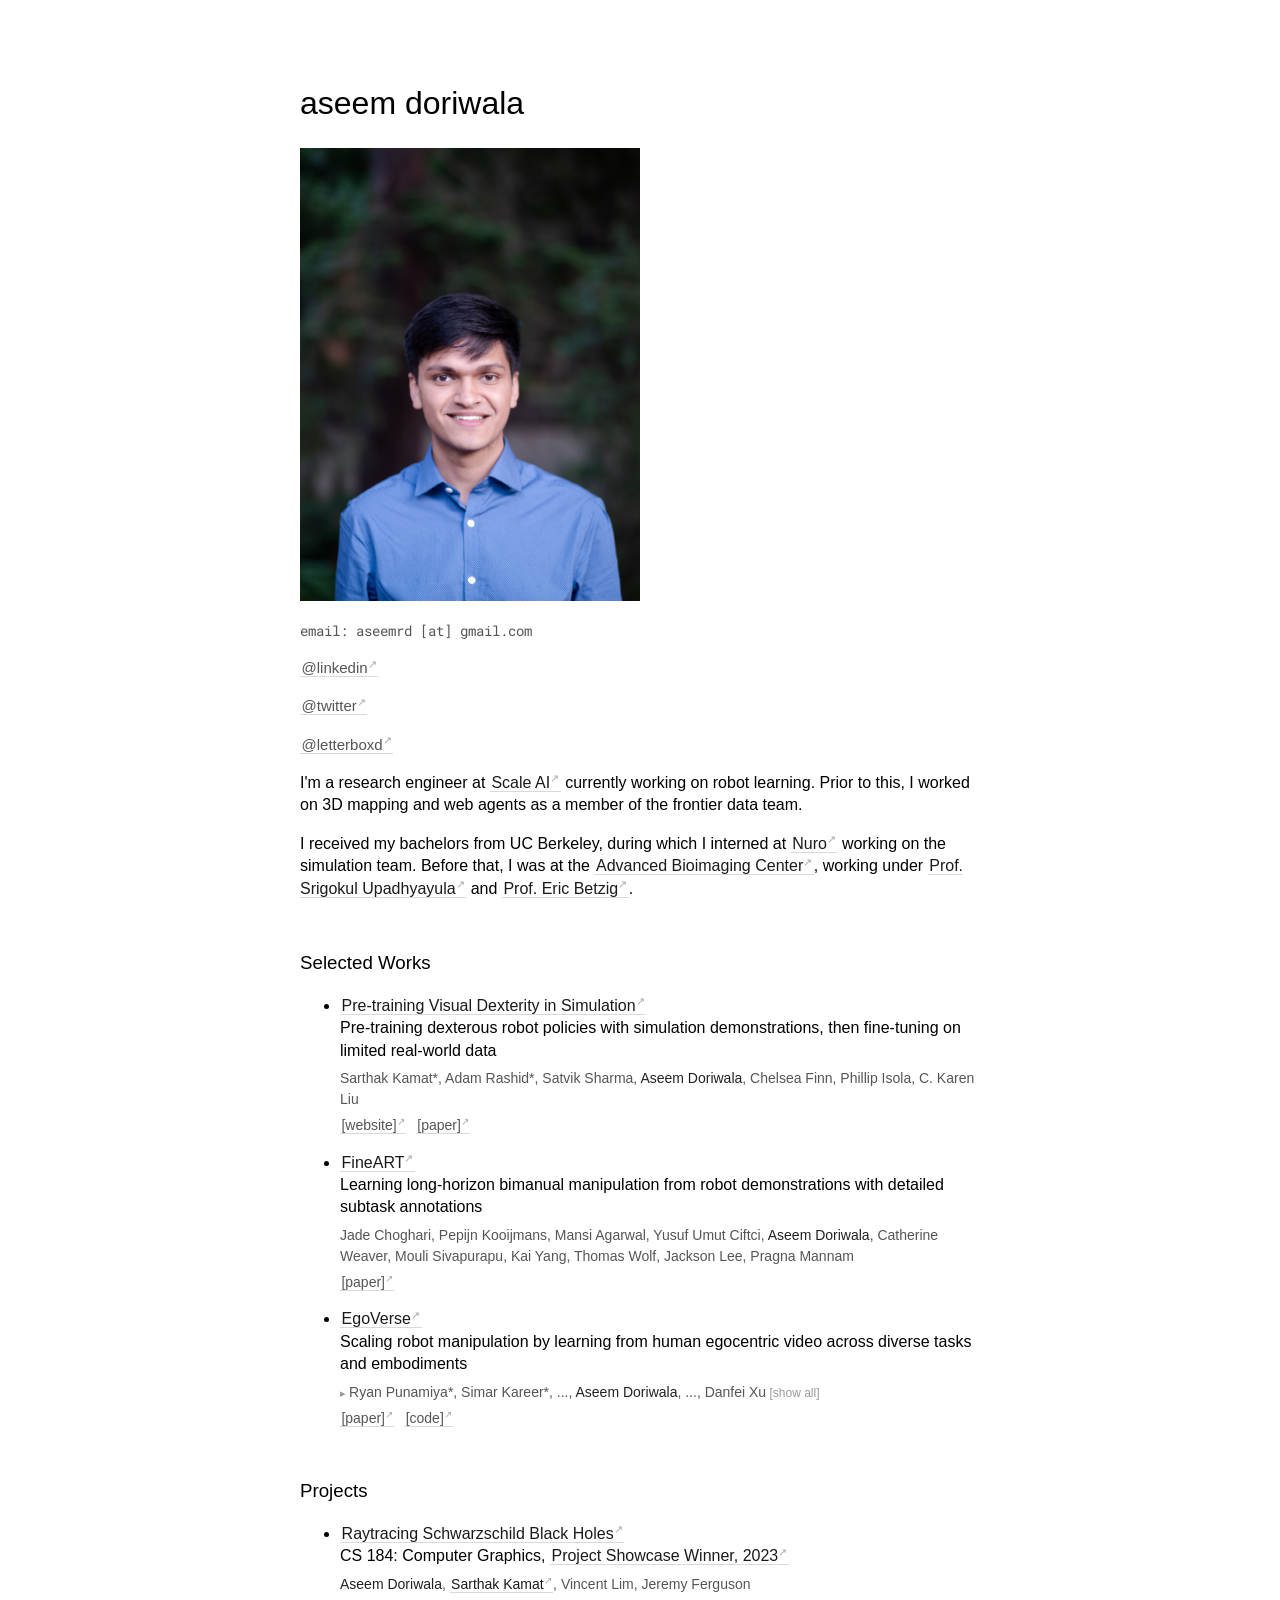
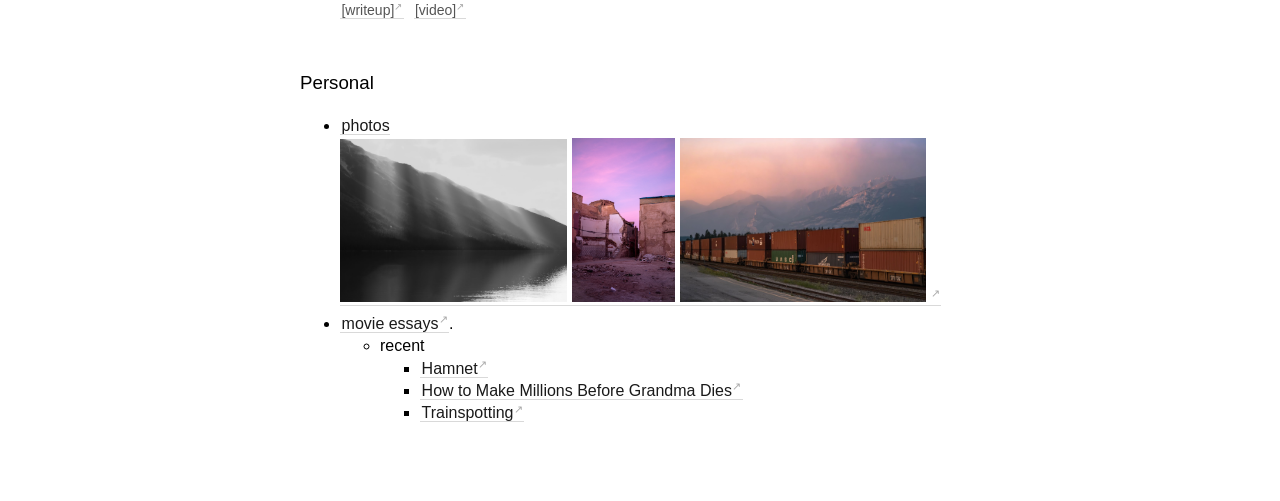
==== commit 03f5c693: "Shorten FineART selected work title" ====
--- a/index.html
+++ b/index.html
@@ -50,8 +50,7 @@
             <li id="fineart">
                 <p>
                 <div class="title"><a target="_blank" rel="noopener noreferrer"
-                        href="https://arxiv.org/abs/2609.36416">FineART: Fine-Grained Annotated Robotic Trajectory
-                        Dataset and Vision-Language-Action Model for Bimanual Manipulation</a></div>
+                        href="https://arxiv.org/abs/2609.36416">FineART</a></div>
                 <div class="subtitle">Learning long-horizon bimanual manipulation from robot demonstrations with
                     detailed subtask annotations</div>
                 <div class="authors">Jade Choghari, Pepijn Kooijmans, Mansi Agarwal, Yusuf Umut Ciftci, <span
